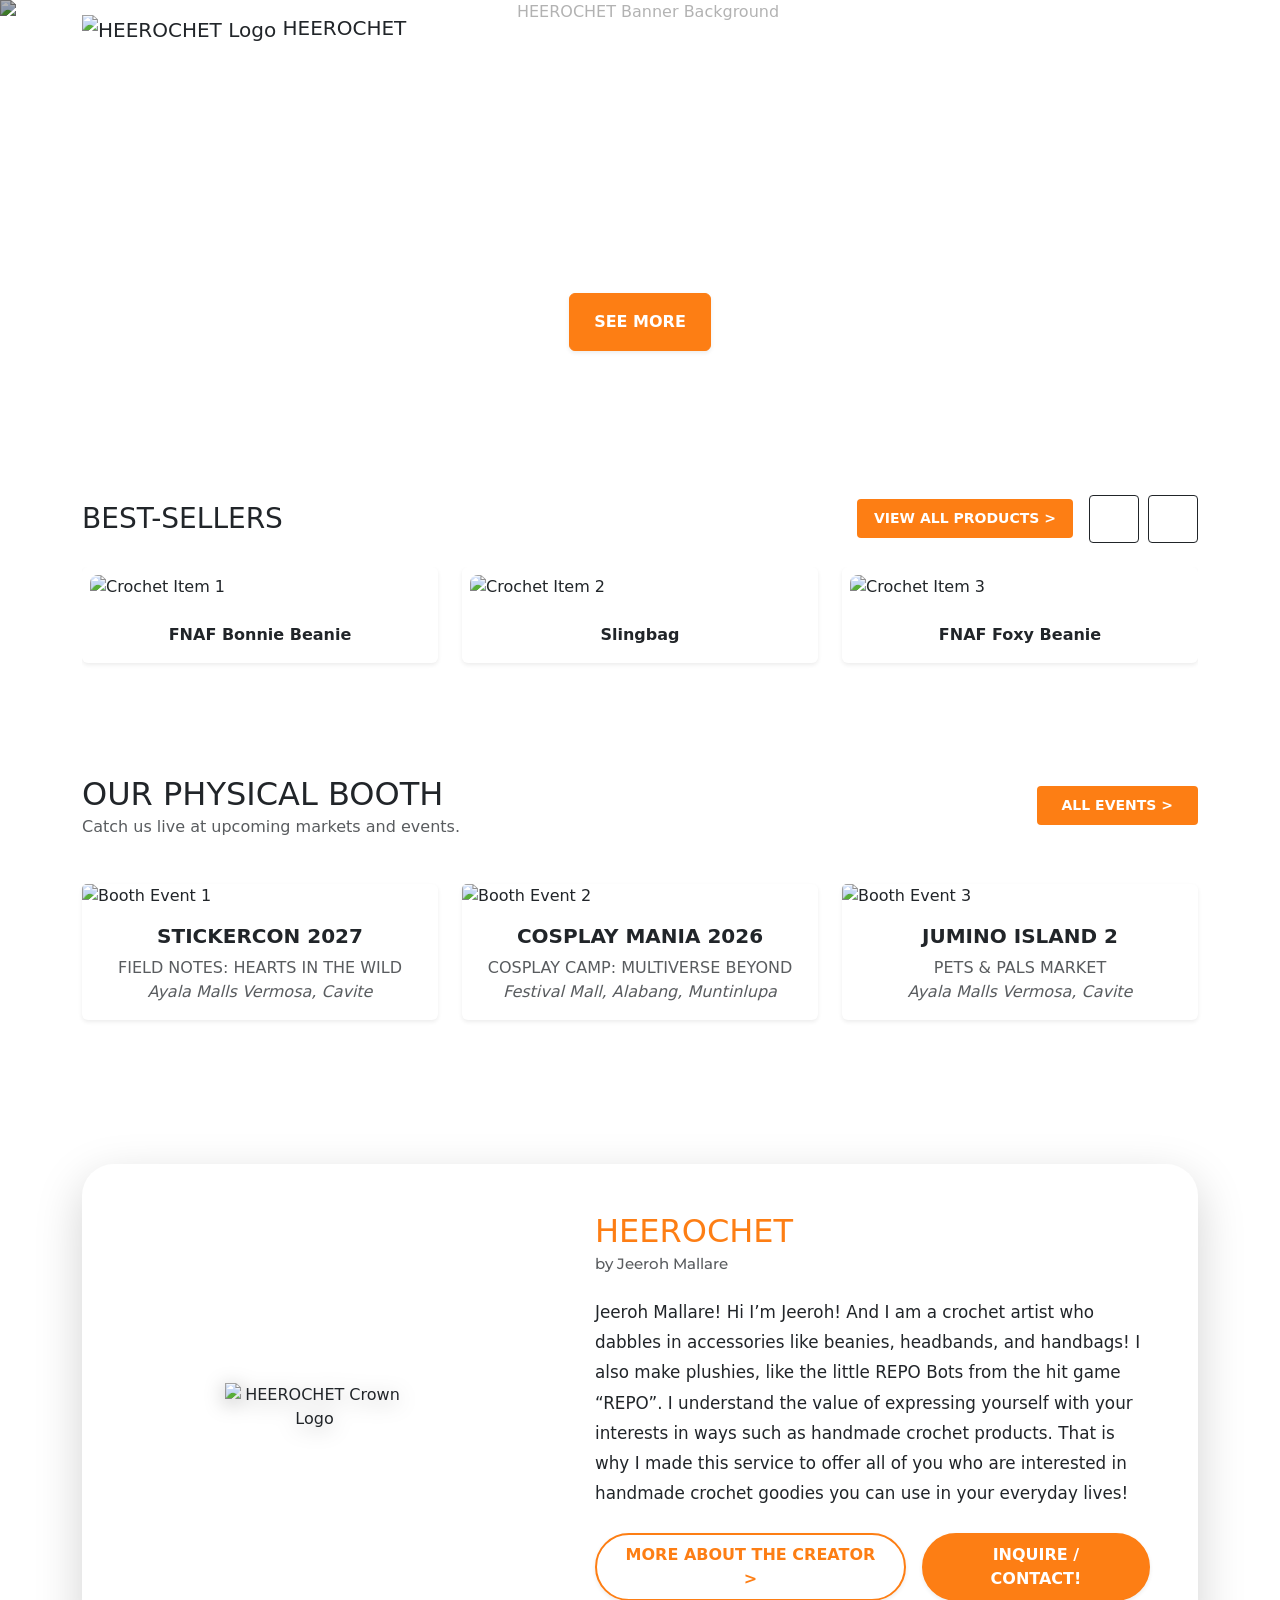
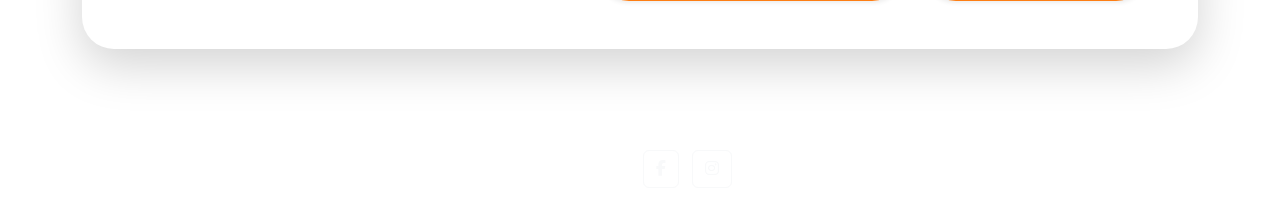
==== index.html @ a3cc2b99 "Add files via upload" ====
<!doctype html>
<html lang="en">
  <head>
    <meta charset="utf-8">
    <meta name="viewport" content="width=device-width, initial-scale=1">
    <title>Heerochet | Home</title>
    <link href="https://fonts.googleapis.com/css2?family=Lancelot&family=Montserrat:wght@400;500;600;700&display=swap" rel="stylesheet">
    <link href="https://cdn.jsdelivr.net/npm/bootstrap@5.3.0/dist/css/bootstrap.min.css" rel="stylesheet">
    <link rel="stylesheet" href="https://cdnjs.cloudflare.com/ajax/libs/font-awesome/6.4.0/css/all.min.css">
    <link rel="stylesheet" href="css/style.css">
    
  </head>
  <body id="page-top">
    
    <!-- NAVBAR -->
    <nav class="navbar navbar-expand-lg navbar-dark fixed-top navbar-custom" id="mainNav">
      <div class="container">
        <a class="navbar-brand" href="#page-top" style="color: var(--bs-gold);"><img src="assets/img/heerochet.png" alt="HEEROCHET Logo" height="30"/>    HEEROCHET</a>
        <button class="navbar-toggler" type="button" data-bs-toggle="collapse" data-bs-target="#navbarResponsive" aria-controls="navbarResponsive" aria-expanded="false" aria-label="Toggle navigation">
          <span class="navbar-toggler-icon"></span>
        </button>
        <div class="collapse navbar-collapse justify-content-end" id="navbarResponsive">
          <ul class="navbar-nav text-uppercase">
            <li class="nav-item"><a class="nav-link active" href="#page-top">Home</a></li>
            <li class="nav-item"><a class="nav-link" href="about.html">About</a></li>
            <li class="nav-item"><a class="nav-link" href="product.html">Products</a></li>
            <li class="nav-item"><a class="nav-link" href="event.html">Events</a></li>
            <li class="nav-item"><a class="nav-link" href="contact.html">Contact</a></li>
          </ul>
        </div>
      </div>
    </nav>

    <!-- MASTHEAD -->
    <header class="masthead position-relative text-white text-center py-5 overflow-hidden" style="display: flex; align-items: center;">
      <img src="assets/img/home/header-bg.png" class="position-absolute top-0 start-0 w-100 h-100 object-fit-cover" style="z-index: 1; filter: brightness(0.7);" alt="HEEROCHET Banner Background">
      
      <div class="container py-5 position-relative" style="z-index: 2;">
        <h1 class="masthead-heading text-uppercase display-3 fw-bold" style="color: var(--bs-forest);">HEEROCHET</h1>
        <p class="masthead-subheading lead my-4 text-white fs-4">Where slow fashion meets sustainability, handmade crochet brings your vision to life through custom, one-of-a-kind stitches.</p>
        <a class="btn btn-xl text-uppercase fw-bold text-white shadow-sm px-4 py-3" style="background-color: var(--bs-orange); border-color: var(--bs-orange);" href="#products">See More</a>
      </div>
    </header>

    <!-- CAROUSEL SECTION -->
    <section class="py-5" style="background-color: var(--bs-beige);" id="products">
      <div class="container">
        
        
        <div class="d-flex flex-column flex-md-row justify-content-between align-items-md-center mb-4 gap-3">
          <h3 class="mb-0">BEST-SELLERS</h3>
          
          <div class="d-flex align-items-center gap-3 flex-wrap">
            <a href="product.html" class="btn btn-sm text-uppercase fw-bold text-white px-3 py-2" style="background-color: var(--bs-orange);">
              View All Products &gt;
            </a>
            <div>
              <button class="btn btn-outline-dark btn-sm me-1" type="button" data-bs-target="#carouselMultiple" data-bs-slide="prev">
                <span class="carousel-control-prev-icon" aria-hidden="true"></span>
                <span class="visually-hidden">Previous</span>
              </button>
              <button class="btn btn-outline-dark btn-sm" type="button" data-bs-target="#carouselMultiple" data-bs-slide="next">
                <span class="carousel-control-next-icon" aria-hidden="true"></span>
                <span class="visually-hidden">Next</span>
              </button>
            </div>
          </div>
        </div>

        <div id="carouselMultiple" class="carousel slide" data-bs-ride="false">
          <div class="carousel-inner">
            
            <!-- Slide 1 -->
            <div class="carousel-item active">
              <div class="row">
                <div class="col-md-4 mb-3">
                  <div class="card h-100 shadow-sm border-0">
                    <img src="assets/img/products/fnaf-bonnie1.jpg" class="card-img-top rounded-4 p-2" alt="Crochet Item 1">
                    <div class="card-body text-center"><p class="card-text fw-bold">FNAF Bonnie Beanie</p></div>
                  </div>
                </div>
                <div class="col-md-4 mb-3">
                  <div class="card h-100 shadow-sm border-0">
                    <img src="assets/img/products/yellow-slingbag.jpg" class="card-img-top rounded-4 p-2" alt="Crochet Item 2">
                    <div class="card-body text-center"><p class="card-text fw-bold">Slingbag</p></div>
                  </div>
                </div>
                <div class="col-md-4 mb-3">
                  <div class="card h-100 shadow-sm border-0">
                    <img src="assets/img/products/fnaf-foxy1.jpg" class="card-img-top rounded-4 p-2" alt="Crochet Item 3">
                    <div class="card-body text-center"><p class="card-text fw-bold">FNAF Foxy Beanie</p></div>
                  </div>
                </div>
              </div>
            </div>

            <!-- Slide 2 -->
            <div class="carousel-item">
              <div class="row">
                <div class="col-md-4 mb-3">
                  <div class="card h-100 shadow-sm border-0">
                    <img src="assets/img/products/fnaf-foxy3.jpg" class="card-img-top rounded-4 p-2" alt="Crochet Item 3">
                    <div class="card-body text-center"><p class="card-text fw-bold">FNAF Foxy Accessory </p></div>
                  </div>
                </div>
                <div class="col-md-4 mb-3">
                  <div class="card h-100 shadow-sm border-0">
                    <img src="assets/img/products/green-headband.jpg" class="card-img-top rounded-4 p-2" alt="Crochet Item 4">
                    <div class="card-body text-center"><p class="card-text fw-bold">Headband</p></div>
                  </div>
                </div>
                <div class="col-md-4 mb-3">
                  <div class="card h-100 shadow-sm border-0">
                    <img src="assets/img/products/yellow-repo1.jpg" class="card-img-top rounded-4 p-2" alt="Crochet Item 5">
                    <div class="card-body text-center"><p class="card-text fw-bold">Repo Plushie Keychain</p></div>
                  </div>
                </div>
              </div>
            </div>

          </div>
        </div>
      </div>
    </section>

    <!-- EVENTS / PHYSICAL BOOTH -->
    <section class="page-section py-5" style="background-color: var(--bs-eggshell);" id="events">
      <div class="container">
        
        <div class="d-flex flex-column flex-md-row justify-content-between align-items-md-center mb-5 gap-3">
          <div>
            <h2 class="section-heading text-uppercase mb-1">OUR PHYSICAL BOOTH</h2>
            <h3 class="section-subheading text-muted mb-0" style="font-size: 1rem;">Catch us live at upcoming markets and events.</h3>
          </div>
          <div>
            <a href="event.html" class="btn btn-sm text-uppercase fw-bold text-white px-4 py-2" style="background-color: var(--bs-orange);">
              All Events &gt;
            </a>
          </div>
        </div>

        <div class="row">
          <div class="col-lg-4 col-sm-6 mb-4">
            <div class="card h-100 shadow-sm border-0">
              <img class="card-img-top" src="assets/img/home/sticker-con.png" alt="Booth Event 1" />
              <div class="card-body text-center">
                <h5 class="card-title fw-bold">STICKERCON 2027</h5>
                <p class="card-text text-muted">FIELD NOTES: HEARTS IN THE WILD <br> <i>Ayala Malls Vermosa, Cavite</i>
                </p>
              </div>
            </div>
          </div>
          <div class="col-lg-4 col-sm-6 mb-4">
            <div class="card h-100 shadow-sm border-0">
              <img class="card-img-top" src="assets/img/home/cos-mania.jpg" alt="Booth Event 2" />
              <div class="card-body text-center">
                <h5 class="card-title fw-bold">COSPLAY MANIA 2026</h5>
                <p class="card-text text-muted">COSPLAY CAMP: MULTIVERSE BEYOND <br><i> Festival Mall, Alabang, Muntinlupa</i></p>
              </div>
            </div>
          </div>
          <div class="col-lg-4 col-sm-6 mb-4">
            <div class="card h-100 shadow-sm border-0">
              <img class="card-img-top" src="assets/img/home/jumino.png" alt="Booth Event 3" />
              <div class="card-body text-center">
                <h5 class="card-title fw-bold">JUMINO ISLAND 2</h5>
                <p class="card-text text-muted">PETS & PALS MARKET<br><i>Ayala Malls Vermosa, Cavite</i></p>
              </div>
            </div>
          </div>
        </div>
      </div>
    </section>

    <!-- ABOUT / CREATOR SECTION -->
    <section class="py-5 overflow-hidden position-relative" style="background-color: var(--bs-eggshell);" id="about">
      <div class="container py-4">
        <div class="row align-items-center g-0 shadow-lg rounded-5 overflow-hidden" style="background-color: var(--bs-beige);">
          
          <!-- LEFT -->
          <div class="col-lg-5 position-relative p-5 d-flex align-items-center justify-content-center text-center" style="background-color: var(--bs-forest); min-height: 400px; border-top-right-radius: 100px; border-bottom-right-radius: 100px;">
            <div class="position-relative" style="z-index: 2;">
              <img src="assets/img/heerochet.png" alt="HEEROCHET Crown Logo" class="img-fluid" style="max-width: 180px; filter: drop-shadow(0px 4px 10px rgba(0,0,0,0.3));">
            </div>
          </div>

          <!-- RIGHT -->
          <div class="col-lg-7 p-4 p-lg-5 text-center text-lg-start">
            <h2 class="section-heading text-uppercase mb-1" style="color: var(--bs-orange);">HEEROCHET</h2>
            <h5 class="section-subheading text-muted mb-4" style="font-size: 0.95rem; font-family: 'Montserrat', sans-serif;">by Jeeroh Mallare</h5>
            
            <p class="lead mb-4" style="font-size: 1.05rem; line-height: 1.8;">
              Jeeroh Mallare! Hi I’m Jeeroh! And I am a crochet artist who dabbles in accessories like beanies, headbands, and handbags! I also make plushies, like the little REPO Bots from the hit game “REPO”. I understand the value of expressing yourself with your interests in ways such as handmade crochet products. That is why I made this service to offer all of you who are interested in handmade crochet goodies you can use in your everyday lives!
            </p>

            <div class="d-flex flex-column flex-sm-row gap-3 justify-content-center justify-content-lg-start">
              <a href="about.html" class="btn rounded-pill px-4 py-2 fw-bold text-uppercase shadow-sm" style="color: var(--bs-orange); border: 2px solid var(--bs-orange); background-color: transparent;">
                MORE ABOUT THE CREATOR &gt;
              </a>
              <a href="contact.html" class="btn rounded-pill px-4 py-2 fw-bold text-uppercase text-white shadow-sm" style="background-color: var(--bs-orange); border: 2px solid var(--bs-orange);">
                INQUIRE / CONTACT!
              </a>
            </div>
          </div>

        </div>
      </div>
    </section>

    <!-- FOOTER -->
    <footer class="footer py-4 text-white" style="background-color: var(--bs-forest);" id="contact">
      <div class="container">
        <div class="row align-items-center text-center text-lg-start">
          
          <!-- Left Column: Copyright & Contact Info -->
          <div class="col-lg-5 mb-3 mb-lg-0">
            <div class="mb-1">Copyright &copy; HEEROCHET 2026</div>
            <div class="small">
              <a class="text-white text-decoration-none me-3" href="mailto:heerochet@example.com">
                <i class="fas fa-envelope me-1" style="color: var(--bs-gold);"></i> heerochet@example.com
              </a>
              <a class="text-white text-decoration-none" href="tel:+639123456789">
                <i class="fas fa-phone me-1" style="color: var(--bs-gold);"></i> +63 9XX XXX XXXX
              </a>
            </div>
          </div>

          <!-- Center Column: Social Buttons -->
          <div class="col-lg-3 text-center mb-3 mb-lg-0">
            <a class="btn btn-outline-light btn-social mx-1" href="#!"><i class="fab fa-facebook-f"></i></a>
            <a class="btn btn-outline-light btn-social mx-1" href="#!"><i class="fab fa-instagram"></i></a>
          </div>

          <!-- Right Column: Legal Links -->
          <div class="col-lg-4 text-lg-end">
            <a class="text-white text-decoration-none me-3" href="#!">Privacy Policy</a>
            <a class="text-white text-decoration-none" href="#!">Terms of Use</a>
          </div>

        </div>
      </div>
    </footer>

    <script src="https://cdn.jsdelivr.net/npm/bootstrap@5.3.0/dist/js/bootstrap.bundle.min.js"></script>
   
    <script>
      window.addEventListener('scroll', function () {
        const navbar = document.getElementById('mainNav');
        if (window.scrollY > 40) {
          navbar.classList.add('navbar-scrolled');
        } else {
          navbar.classList.remove('navbar-scrolled');
        }
      });
    </script>
  </body>
</html>
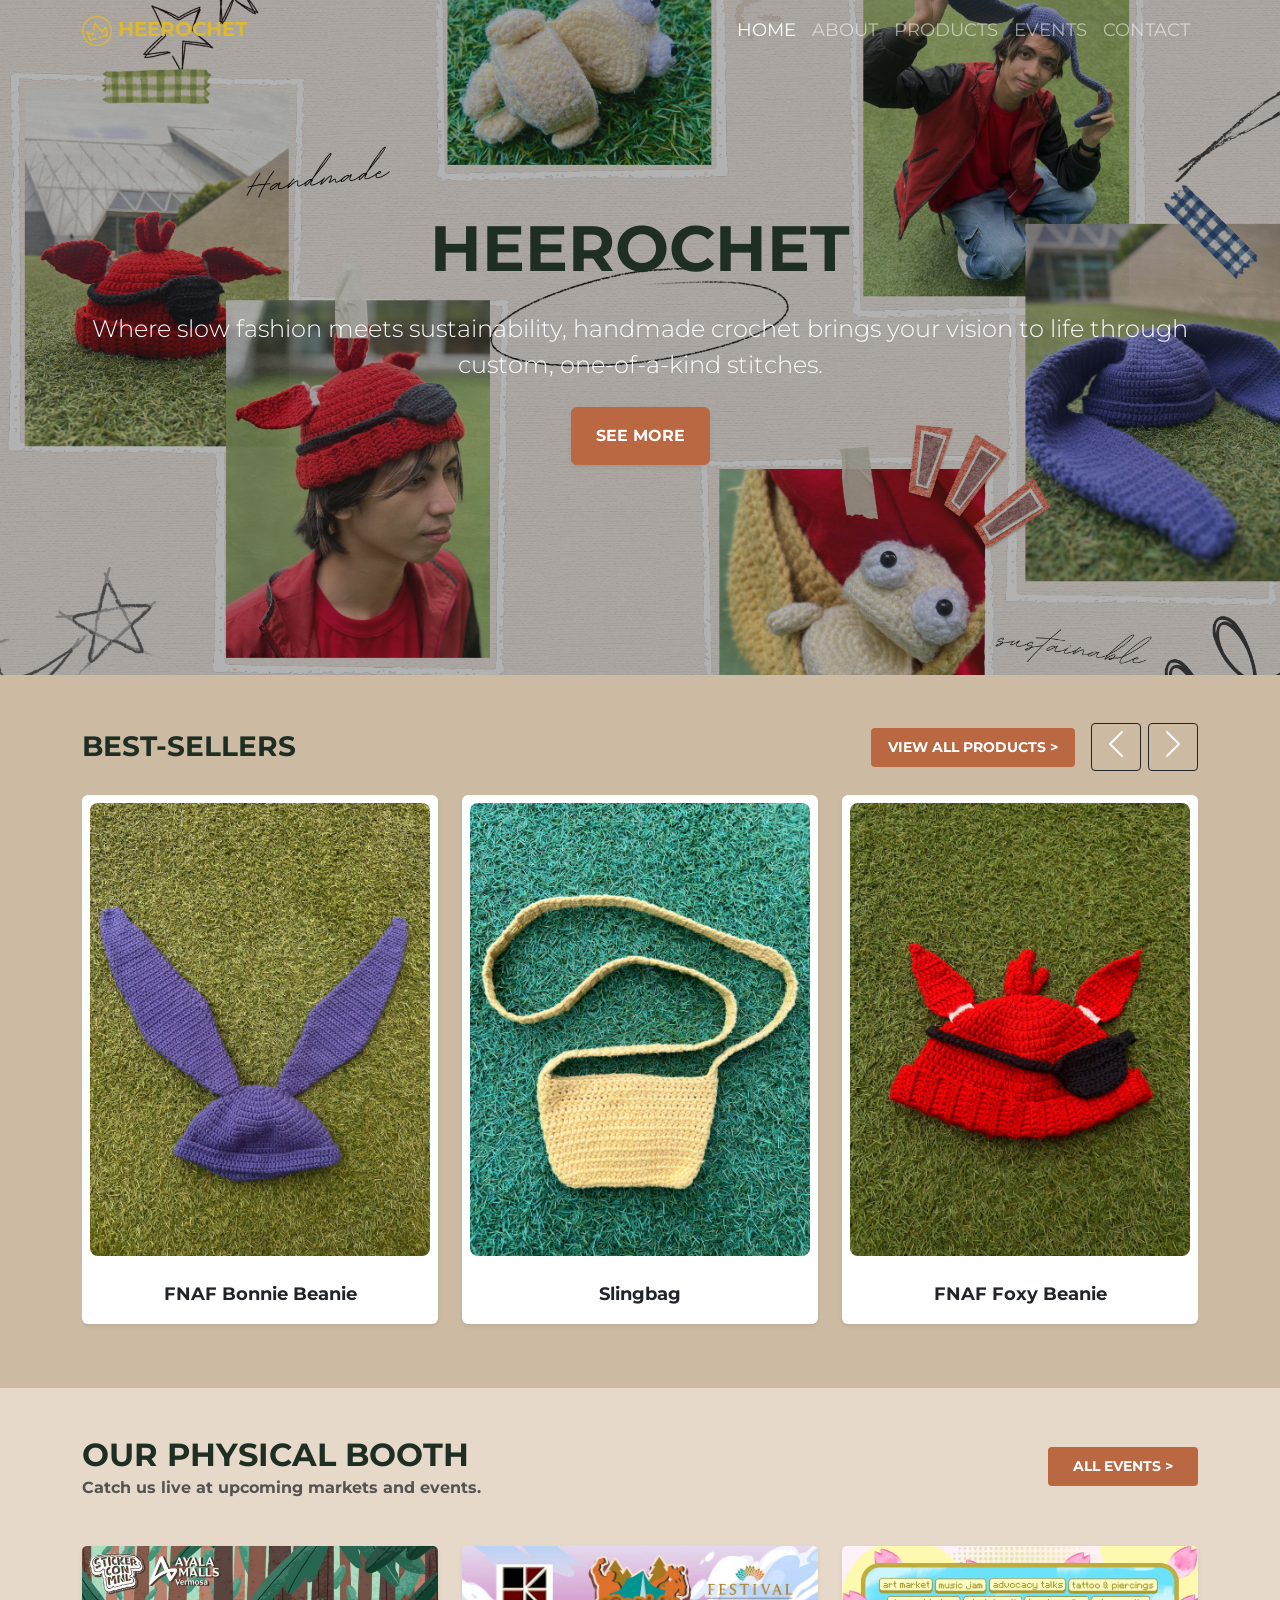
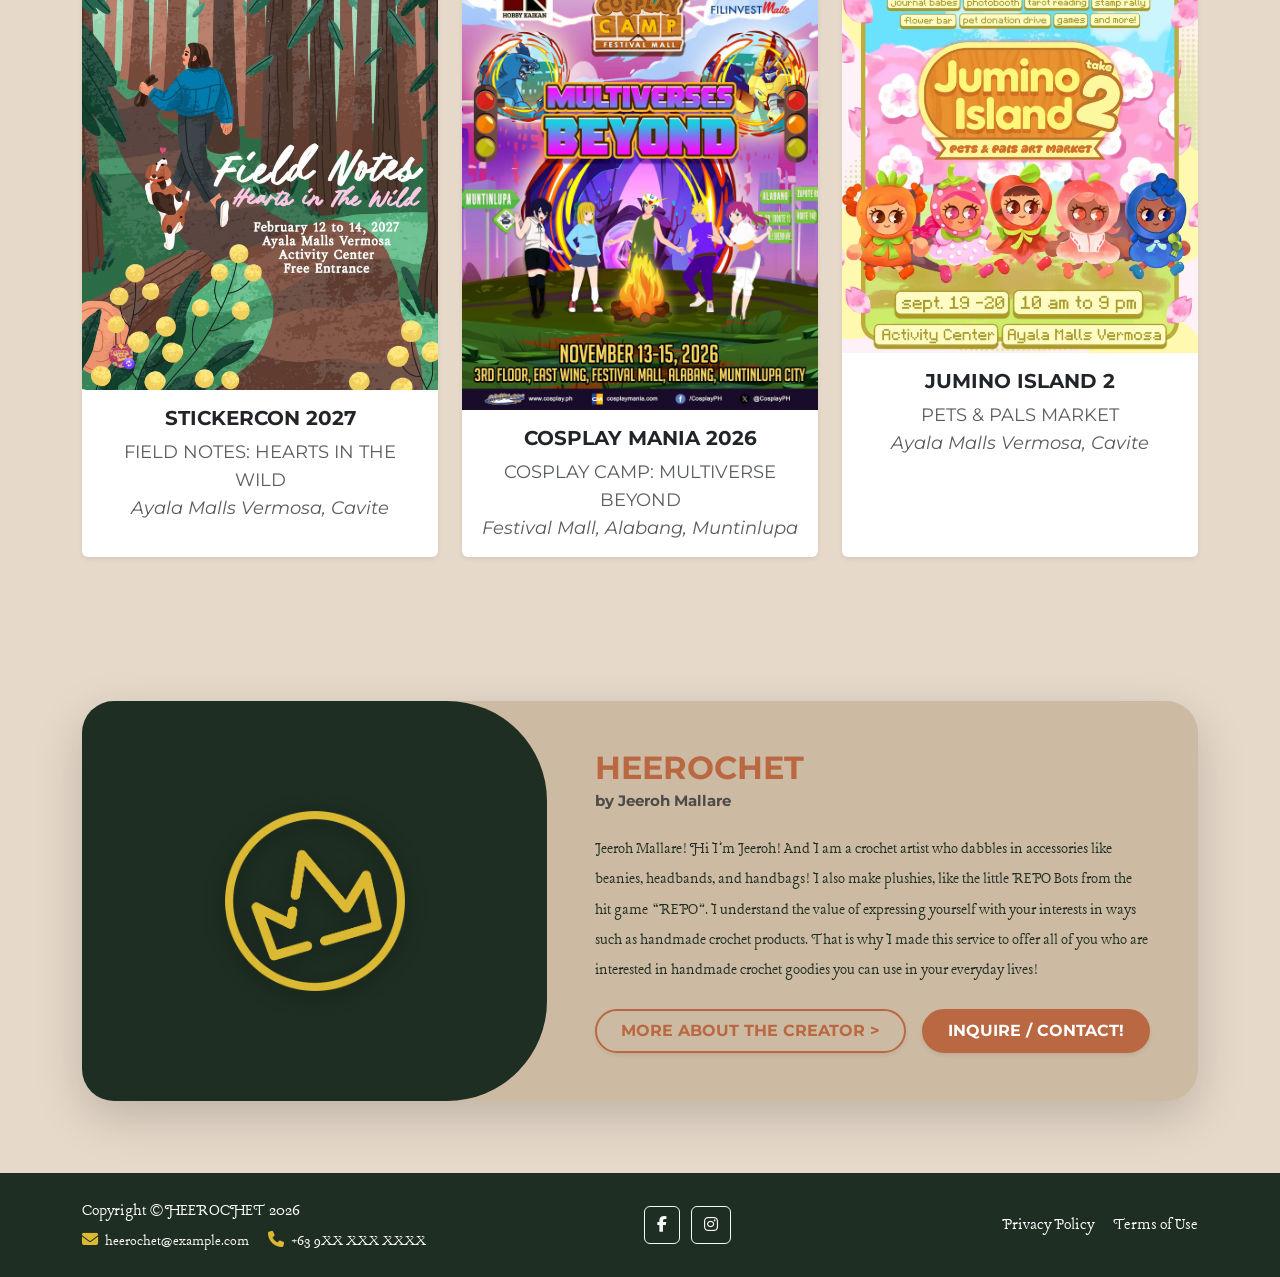
==== commit 8a763462: "Update index.html" ====
--- a/index.html
+++ b/index.html
@@ -227,8 +227,8 @@
 
           <!-- Center Column: Social Buttons -->
           <div class="col-lg-3 text-center mb-3 mb-lg-0">
-            <a class="btn btn-outline-light btn-social mx-1" href="#!"><i class="fab fa-facebook-f"></i></a>
-            <a class="btn btn-outline-light btn-social mx-1" href="#!"><i class="fab fa-instagram"></i></a>
+            <a class="btn btn-outline-light btn-social mx-1" href="https://www.facebook.com/jeeroh.mallare"><i class="fab fa-facebook-f"></i></a>
+            <a class="btn btn-outline-light btn-social mx-1" href="https://www.instagram.com/jee_tero/"><i class="fab fa-instagram"></i></a>
           </div>
 
           <!-- Right Column: Legal Links -->
@@ -254,4 +254,4 @@
       });
     </script>
   </body>
-</html>+</html>
--- a/css/style.css
+++ b/css/style.css
@@ -0,0 +1,75 @@
+@import url('https://fonts.googleapis.com/css2?family=Lancelot&family=Montserrat:wght@400;500;600;700&display=swap');
+
+:root {
+  --bs-orange: #b96841;
+  --bs-beige: #ccbaa2;
+  --bs-eggshell: #e6d9ca;
+  --bs-lime: #746d51;
+  --bs-camo: #414d41;
+  --bs-forest: #1e2e23;
+  --bs-gold: #DCB931;
+}
+
+@font-face {
+  font-family: 'Nourd Bold';
+  src: url('assets/fonts/Nourd-Bold.woff2') format('woff2'),
+       url('assets/fonts/Nourd-Bold.woff') format('woff');
+  font-weight: bold;
+  font-style: normal;
+  font-display: swap;
+}
+
+body {
+  font-family: 'Lancelot', serif;
+  background-color: var(--bs-eggshell);
+  color: var(--bs-forest);
+  font-size: 1.15rem;
+}
+
+h1, h2, h3, h4, h5, h6, 
+.masthead-heading, 
+.section-heading, 
+.navbar-brand {
+  font-family: 'Nourd Bold', 'Montserrat', sans-serif !important;
+  font-weight: bold;
+  color: var(--bs-forest);
+}
+
+.masthead-subheading, 
+.section-subheading, 
+.navbar-nav .nav-link, 
+.btn, 
+.card-title, 
+.card-text {
+  font-family: 'Montserrat', sans-serif !important;
+}
+
+.bg-orange { background-color: var(--bs-orange) !important; color: #fff; }
+.bg-beige { background-color: var(--bs-beige) !important; }
+.bg-eggshell { background-color: var(--bs-eggshell) !important; }
+.bg-lime { background-color: var(--bs-lime) !important; color: #fff; }
+.bg-camo { background-color: var(--bs-camo) !important; color: #fff; }
+.bg-forest { background-color: var(--bs-forest) !important; color: #fff; }
+.bg-gold {background-color: var(--bs-gold) !important; color: #fff;}
+
+.text-orange { color: var(--bs-orange) !important; }
+.text-forest { color: var(--bs-forest) !important; }
+
+.btn.rounded-pill:hover {
+  opacity: 0.9;
+  transform: translateY(-2px);
+}
+
+.masthead {
+  min-height: 75vh !important; 
+}
+
+.navbar-custom {
+  background-color: transparent !important;
+  transition: background-color 0.3s ease-in-out, box-shadow 0.3s ease-in-out;
+}
+
+.navbar-custom.navbar-scrolled {
+  background-color: #1e2e23 !important; 
+  box-shadow: 0 4px 10px rgba(0, 0, 0, 0.2);
+}
